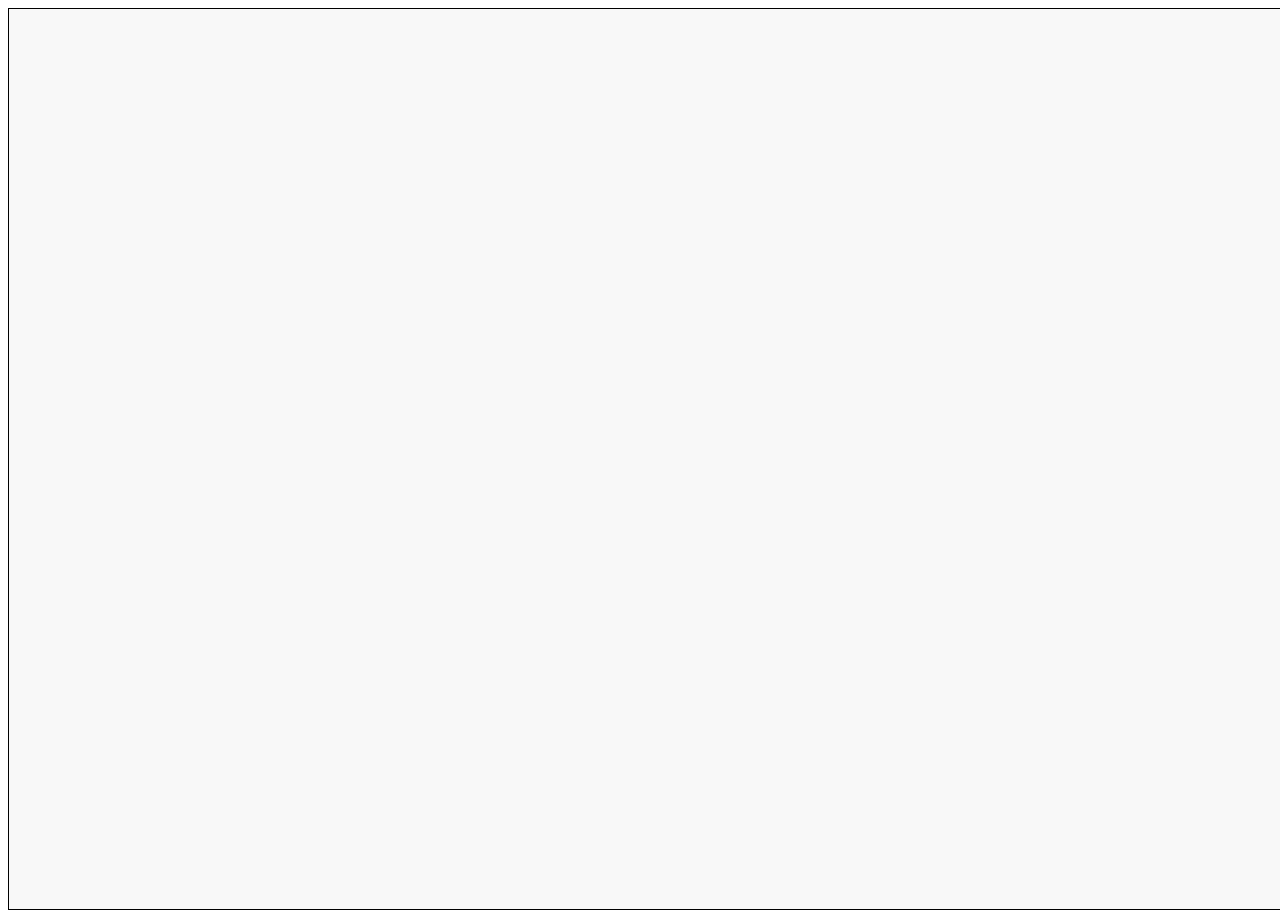
==== cpscnetwork.html @ d4197522 "Init files to create visualization" ====
<!--

-->
<html>
<head>
<title>CPSC Degrees</title>

<style>
#chart {
	width: 100%;
}

svg {
	border: 1px solid black;
	background: #f8f8f8;
}

.node {
  stroke: #fff;
  stroke-width: 1.5px;
}

.link {
  stroke: #999;
  stroke-opacity: .6;
}

.button {
	margin: 10px;
	border: 1px dashed lightgray;
}

.button:hover {
	background: lightgray;
	cursor: pointer;
}

</style>

</head>

<body>

<div id="chart">
	<svg id="graphics">
	</svg>
</div>

<script src="./js/d3.v3.min.js" type="text/javascript"></script>
<script src="./js/underscore-min.js" type="text/javascript"></script>
<script src="./data/courses.js" type="text/javascript"></script>
<script src="./data/details.js" type="text/javascript"></script>
<script src="./data/links.js" type="text/javascript"></script>
<script src="./cpscnetwork.js" type="text/javascript"></script>

</body>
</html>
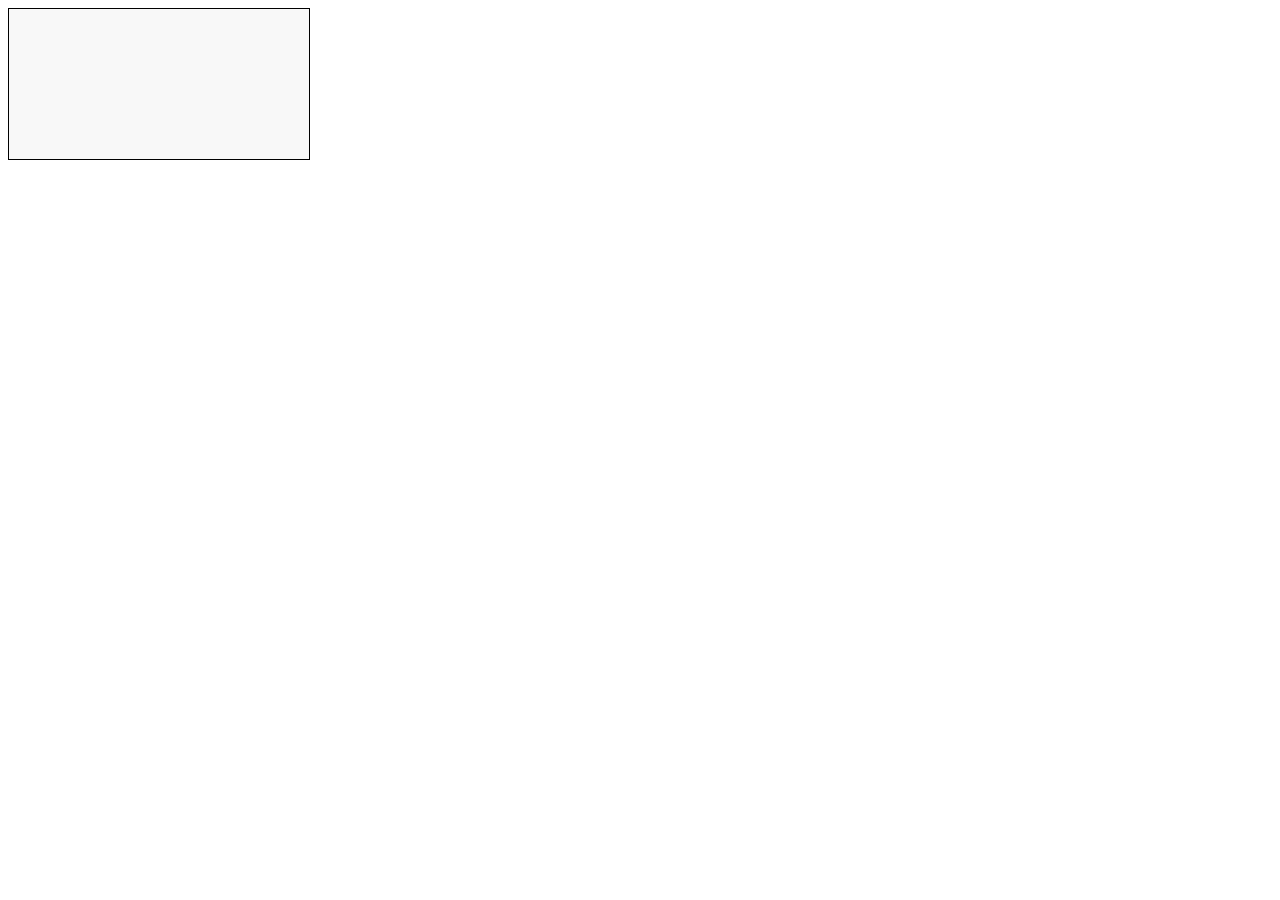
==== commit c3d28675: "Modify files for d3 network graph" ====
--- a/cpscnetwork.html
+++ b/cpscnetwork.html
@@ -48,9 +48,9 @@
 
 <script src="./js/d3.v3.min.js" type="text/javascript"></script>
 <script src="./js/underscore-min.js" type="text/javascript"></script>
-<script src="./data/courses.js" type="text/javascript"></script>
 <script src="./data/details.js" type="text/javascript"></script>
 <script src="./data/links.js" type="text/javascript"></script>
+<script src="./data/cpscdata.js" type="text/javascript"></script>
 <script src="./cpscnetwork.js" type="text/javascript"></script>
 
 </body>
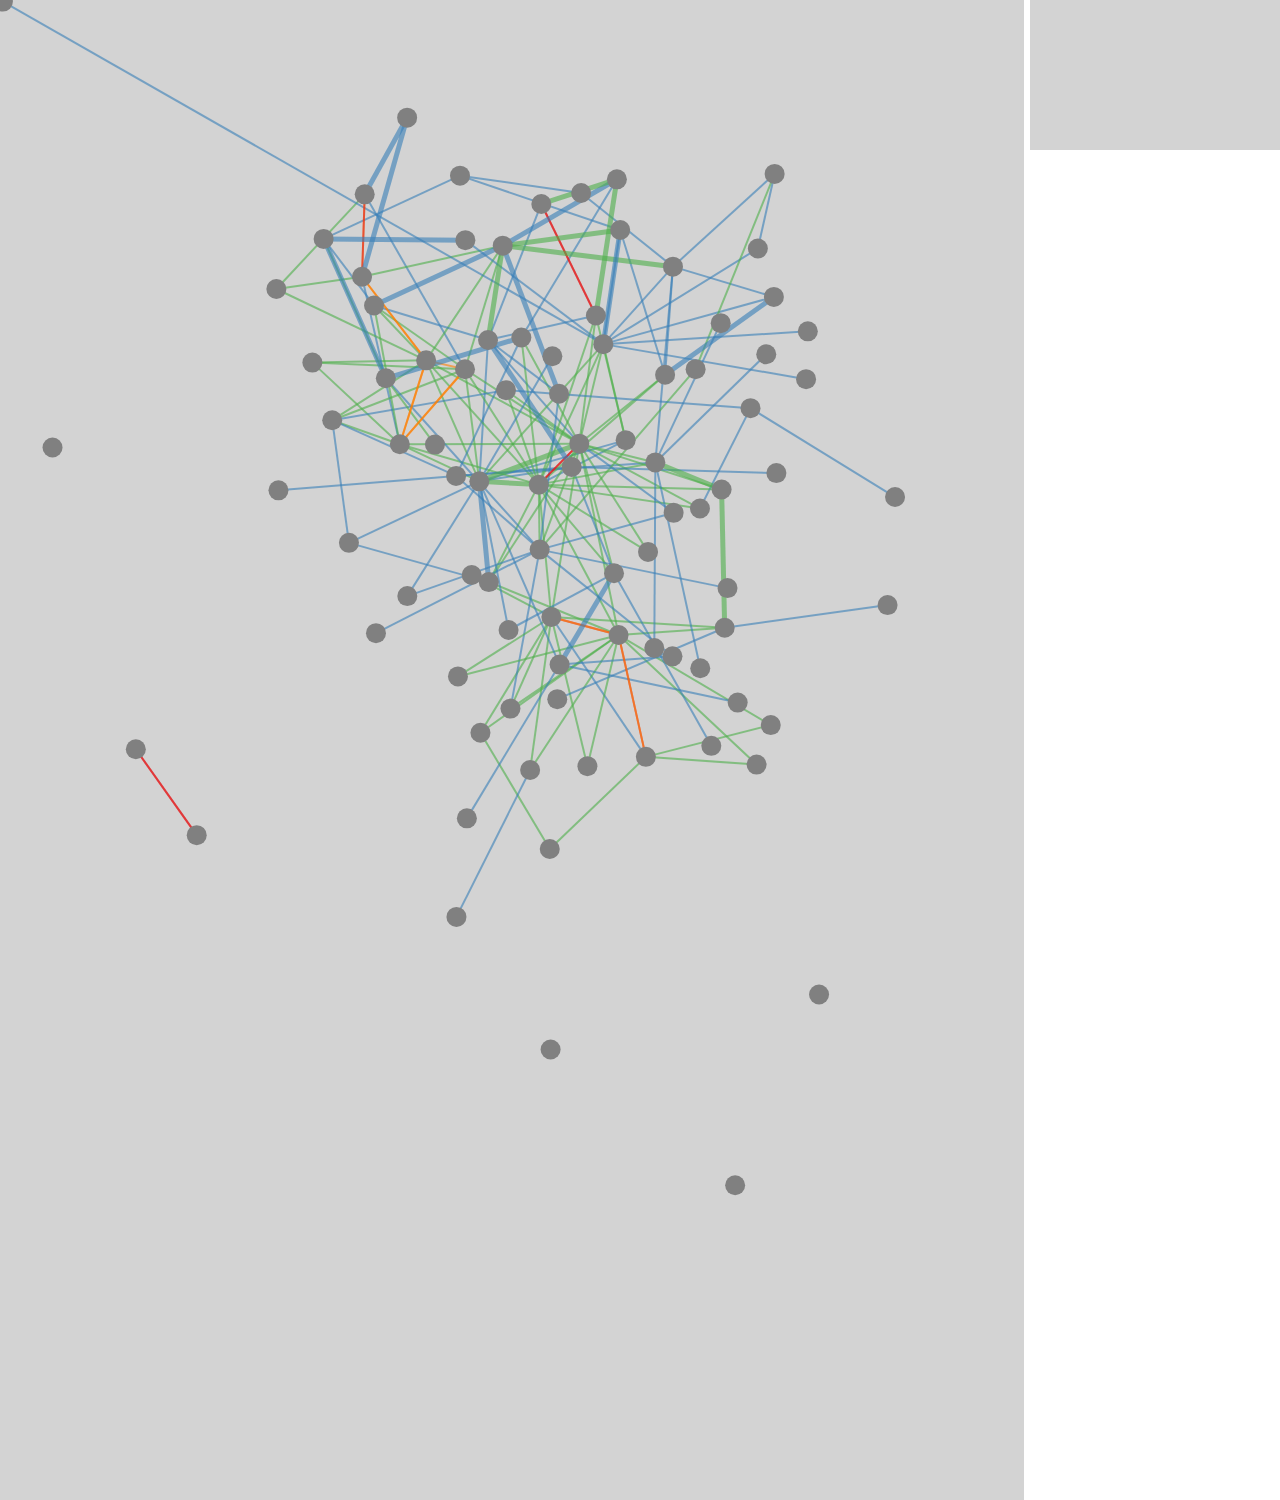
==== commit c43d6760: "Revert "Include select interaction to make more info appear in a box"" ====
--- a/cpscnetwork.html
+++ b/cpscnetwork.html
@@ -35,23 +35,58 @@
 	cursor: pointer;
 }
 
+body {
+	margin: 0;
+}
+
+h1 {
+	font-family: "Arial", sans-serif;
+	font-size: 60px;
+}
+
+#graphics, #options {
+	display: inline;
+	border: 0;
+	background: lightgray;
+}
+
+#graphics {
+	float: left;
+	width: 80%;
+}
+
+#options {
+	float: right;
+	width: 19.5%;
+}
+
+foreignObject {
+	
+}
+
 </style>
 
 </head>
 
 <body>
+	<div id="chart">
+		<!-- <h1>Understanding the Computer Science Degree</h1> -->
+		<svg id="graphics">
+			
+		</svg>
+	</div>
 
-<div id="chart">
-	<svg id="graphics">
-	</svg>
-</div>
+	<div id="filter">
+		<svg id="options">
+		</svg>
+	</div>
 
-<script src="./js/d3.v3.min.js" type="text/javascript"></script>
-<script src="./js/underscore-min.js" type="text/javascript"></script>
-<script src="./data/details.js" type="text/javascript"></script>
-<script src="./data/links.js" type="text/javascript"></script>
-<script src="./data/cpscdata.js" type="text/javascript"></script>
-<script src="./cpscnetwork.js" type="text/javascript"></script>
+	<script src="./js/d3.v3.min.js" type="text/javascript"></script>
+	<script src="./js/underscore-min.js" type="text/javascript"></script>
+	<script src="./data/details.js" type="text/javascript"></script>
+	<script src="./data/links.js" type="text/javascript"></script>
+	<script src="./data/cpscdata.js" type="text/javascript"></script>
+	<script src="./cpscnetwork.js" type="text/javascript"></script>
 
 </body>
 </html>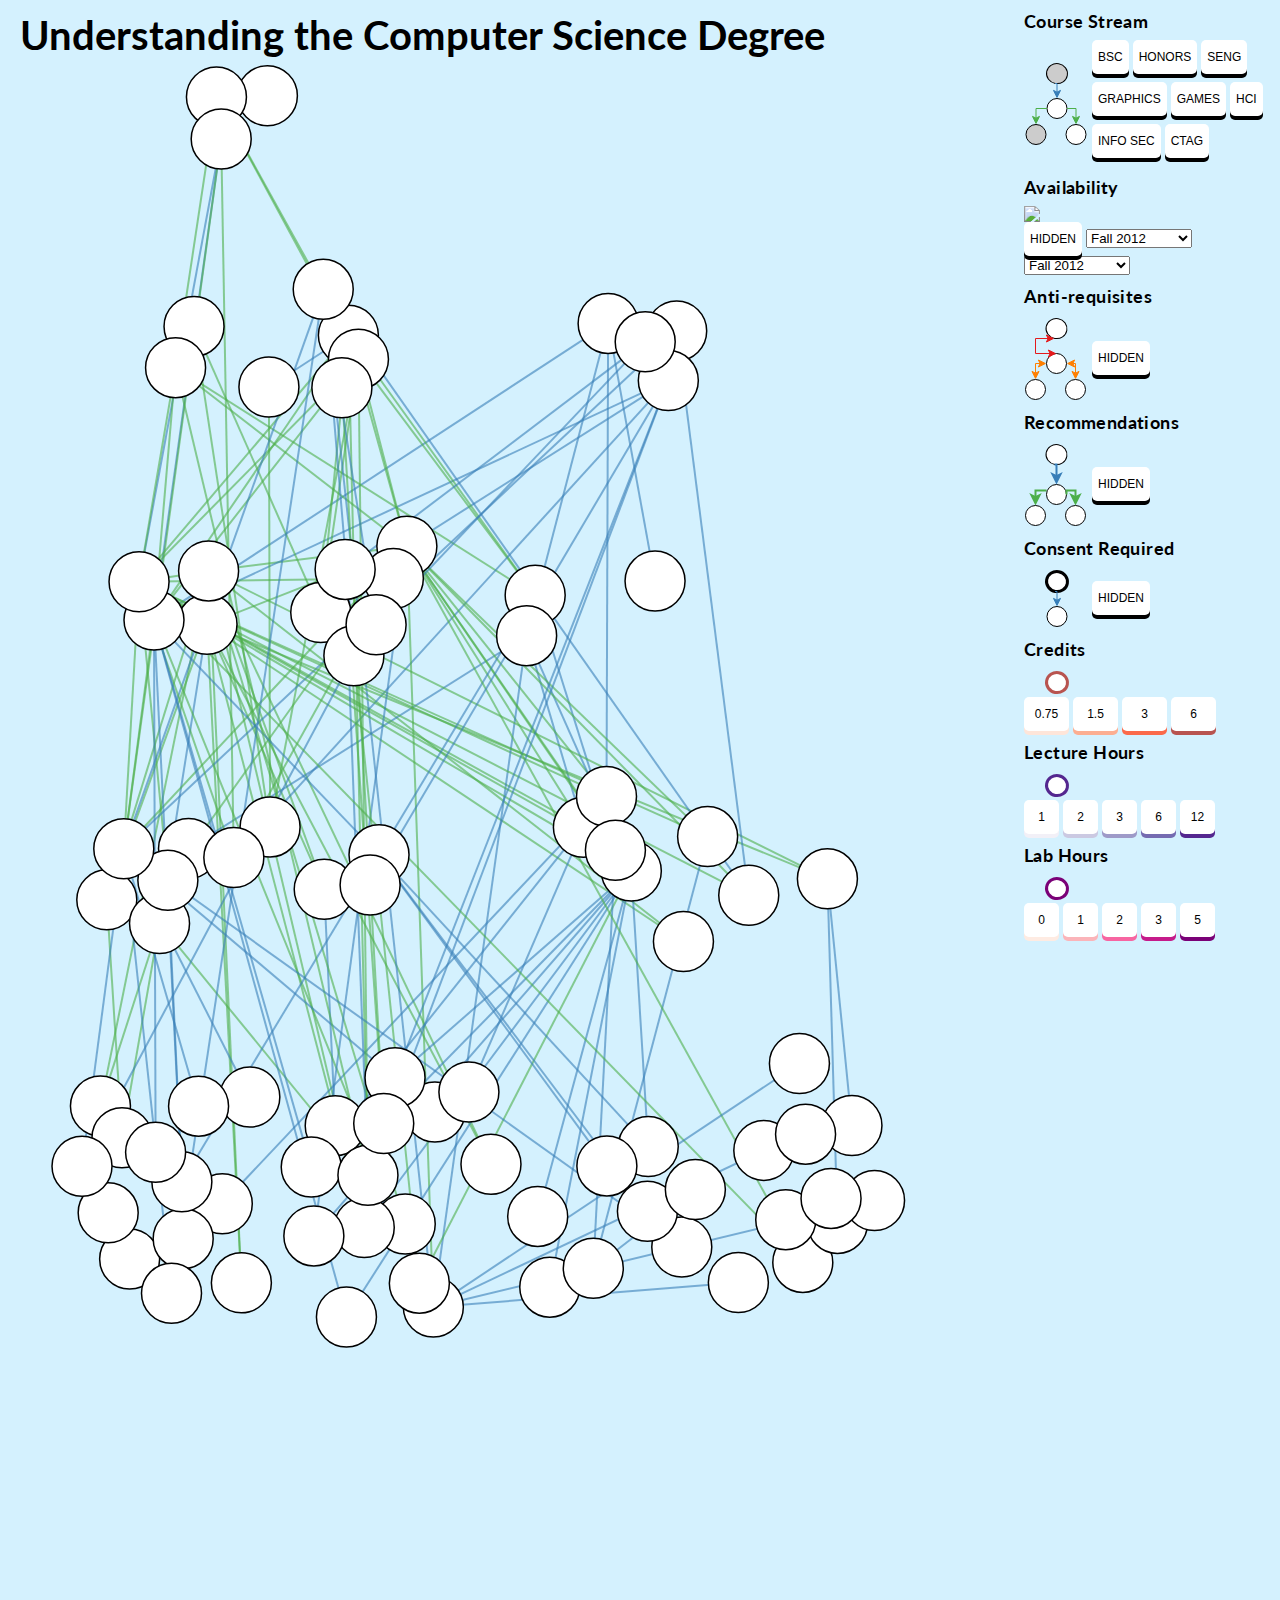
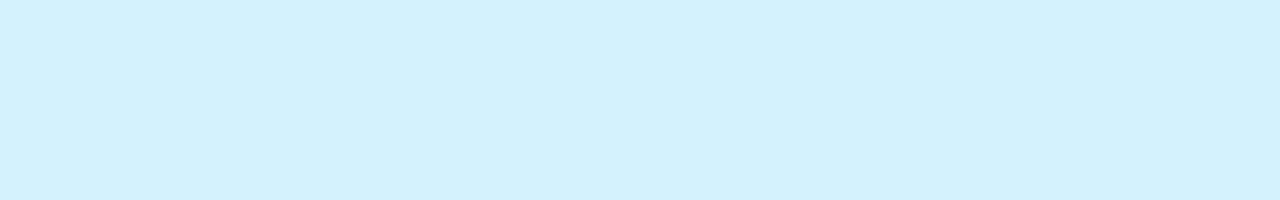
==== commit 0c7f7fd9: "Prepare HTML and data for availability" ====
--- a/cpscnetwork.html
+++ b/cpscnetwork.html
@@ -2,84 +2,140 @@
 
 -->
 <html>
+
 <head>
-<title>CPSC Degrees</title>
+	<title>CPSC Degrees</title>
 
-<style>
-#chart {
-	width: 100%;
-}
-
-svg {
-	border: 1px solid black;
-	background: #f8f8f8;
-}
-
-.node {
-  stroke: #fff;
-  stroke-width: 1.5px;
-}
-
-.link {
-  stroke: #999;
-  stroke-opacity: .6;
-}
-
-.button {
-	margin: 10px;
-	border: 1px dashed lightgray;
-}
-
-.button:hover {
-	background: lightgray;
-	cursor: pointer;
-}
-
-body {
-	margin: 0;
-}
-
-h1 {
-	font-family: "Arial", sans-serif;
-	font-size: 60px;
-}
-
-#graphics, #options {
-	display: inline;
-	border: 0;
-	background: lightgray;
-}
-
-#graphics {
-	float: left;
-	width: 80%;
-}
-
-#options {
-	float: right;
-	width: 19.5%;
-}
-
-foreignObject {
-	
-}
-
-</style>
-
+	<link rel="stylesheet" href="style.css">
+	<link href='https://fonts.googleapis.com/css?family=Lato:400,700' rel='stylesheet' type='text/css'>
 </head>
 
 <body>
-	<div id="chart">
-		<!-- <h1>Understanding the Computer Science Degree</h1> -->
-		<svg id="graphics">
-			
-		</svg>
-	</div>
+	<section id="visualization">
+		<div id="chart">
+			<svg id="graphics">
+				
+			</svg>
 
-	<div id="filter">
-		<svg id="options">
-		</svg>
-	</div>
+			<div class="infoBox"></div>
+		</div>
+
+		<div id="filter">
+			<div id="streamFilter">
+				<h2>Course Stream</h2>
+				<svg version="1.1" id="Layer_1" xmlns="http://www.w3.org/2000/svg" xmlns:xlink="http://www.w3.org/1999/xlink" x="0px" y="0px" width="63px" height="86px" viewBox="0 0 63 86" enable-background="new 0 0 63 86" xml:space="preserve"><g transform="translate(0.5,0.5)"><ellipse pointer-events="none" transform="matrix(0.1736 -0.9848 0.9848 0.1736 13.5492 42.3209)" fill="#CCCCCC" stroke="#000000" cx="31.992" cy="13.087" rx="10" ry="10.5"/><ellipse pointer-events="none" fill="#FFFFFF" stroke="#000000" cx="32" cy="48" rx="10" ry="10"/><path pointer-events="none" fill="none" stroke="#377EB8" stroke-miterlimit="10" d="M30,23h2v8.63"/><path pointer-events="none" fill="#377EB8" stroke="#377EB8" stroke-miterlimit="10" d="M32,36.88l-3.5-7l3.5,1.75l3.5-1.75   L32,36.88z"/><ellipse pointer-events="none" fill="#CCCCCC" stroke="#000000" cx="11" cy="74" rx="10" ry="10"/><ellipse pointer-events="none" fill="#FFFFFF" stroke="#000000" cx="51" cy="74" rx="10" ry="10"/><path pointer-events="none" fill="none" stroke="#4DAF4A" stroke-miterlimit="10" d="M42,48h9v9.63"/><path pointer-events="none" fill="#4DAF4A" stroke="#4DAF4A" stroke-miterlimit="10" d="M51,62.88l-3.5-7l3.5,1.75l3.5-1.75   L51,62.88z"/><path pointer-events="none" fill="none" stroke="#4DAF4A" stroke-miterlimit="10" d="M22,48H11v9.63"/><path pointer-events="none" fill="#4DAF4A" stroke="#4DAF4A" stroke-miterlimit="10" d="M11,62.88l-3.5-7l3.5,1.75l3.5-1.75   L11,62.88z"/></g></svg>
+				<div class="streamBtnContainer btnGroup">
+					<button class="button" id="stream1">Bsc</button>
+					<button class="button" id="stream2">Honors</button>
+					<button class="button" id="stream3">SENG</button>
+					<button class="button" id="stream4">Graphics</button>
+					<button class="button" id="stream5">Games</button>
+					<button class="button" id="stream6">HCI</button>
+					<button class="button" id="stream7">Info Sec</button>
+					<button class="button" id="stream8">CTAG</button>
+				</div>
+			</div>
+			<div id="availFilter">
+				<h2>Availability</h2>
+				<img class="scatter" src="http://placehold.it/50x50">
+				<div class="btnGroup">
+					<button class="button" id="scatter">Visible</button>
+					<!-- <input type="range" id="startRange" min="1" max="16" step="1"> -->
+					
+					<select id="startDate">
+					  <option value="1346457600">Fall 2012</option>
+					  <option value="1356998400">Winter 2013</option>
+					  <option value="1367366400">Spring 2013</option>
+					  <option value="1372636800">Summer 2013</option>
+					  <option value="1377993600">Fall 2013</option>
+					  <option value="1388534400">Winter 2014</option>
+					  <option value="1398902400">Spring 2014</option>
+					  <option value="1404172800">Summer 2014</option>
+					  <option value="1409529600">Fall 2014</option>
+					  <option value="1420070400">Winter 2015</option>
+					  <option value="1430438400">Spring 2015</option>
+					  <option value="1435708800">Summer 2015</option>
+					  <option value="1441065600">Fall 2015</option>
+					  <option value="1451606400">Winter 2016</option>
+					  <option value="1462060800">Spring 2016</option>
+					  <option value="1467331200">Summer 2016</option>
+					</select>
+
+					<select id="endDate">
+					  <option value="1346457600">Fall 2012</option>
+					  <option value="1356998400">Winter 2013</option>
+					  <option value="1367366400">Spring 2013</option>
+					  <option value="1372636800">Summer 2013</option>
+					  <option value="1377993600">Fall 2013</option>
+					  <option value="1388534400">Winter 2014</option>
+					  <option value="1398902400">Spring 2014</option>
+					  <option value="1404172800">Summer 2014</option>
+					  <option value="1409529600">Fall 2014</option>
+					  <option value="1420070400">Winter 2015</option>
+					  <option value="1430438400">Spring 2015</option>
+					  <option value="1435708800">Summer 2015</option>
+					  <option value="1441065600">Fall 2015</option>
+					  <option value="1451606400">Winter 2016</option>
+					  <option value="1462060800">Spring 2016</option>
+					  <option value="1467331200">Summer 2016</option>
+					</select>
+
+				</div>
+			</div>
+			<div id="antiFilter">
+				<h2>Anti-requisites</h2>
+				<svg xmlns="http://www.w3.org/2000/svg" xmlns:xlink="http://www.w3.org/1999/xlink" width="63px" height="86px" version="1.1"∂><defs/><g transform="translate(0.5,0.5)"><ellipse cx="32" cy="13" rx="10.5" ry="10" fill="#ffffff" stroke="#000000" transform="rotate(10,31.5,13)" pointer-events="none"/><path d="M 15.63 48 L 11 48 L 11 57.63" fill="none" stroke="#ff7f00" stroke-miterlimit="10" pointer-events="none"/><path d="M 20.88 48 L 13.88 51.5 L 15.63 48 L 13.88 44.5 Z" fill="#ff7f00" stroke="#ff7f00" stroke-miterlimit="10" pointer-events="none"/><path d="M 11 62.88 L 7.5 55.88 L 11 57.63 L 14.5 55.88 Z" fill="#ff7f00" stroke="#ff7f00" stroke-miterlimit="10" pointer-events="none"/><ellipse cx="32" cy="48" rx="10" ry="10" fill="#ffffff" stroke="#000000" pointer-events="none"/><path d="M 23.63 23 L 11 23 L 11 38 L 25.63 38" fill="none" stroke="#e41a1c" stroke-miterlimit="10" pointer-events="none"/><path d="M 28.88 23 L 21.88 26.5 L 23.63 23 L 21.88 19.5 Z" fill="#e41a1c" stroke="#e41a1c" stroke-miterlimit="10" pointer-events="none"/><path d="M 30.88 38 L 23.88 41.5 L 25.63 38 L 23.88 34.5 Z" fill="#e41a1c" stroke="#e41a1c" stroke-miterlimit="10" pointer-events="none"/><ellipse cx="11" cy="74" rx="10" ry="10" fill="#ffffff" stroke="#000000" pointer-events="none"/><ellipse cx="51" cy="74" rx="10" ry="10" fill="#ffffff" stroke="#000000" pointer-events="none"/><path d="M 48.37 48 L 51 48 L 51 57.63" fill="none" stroke="#ff7f00" stroke-miterlimit="10" pointer-events="none"/><path d="M 43.12 48 L 50.12 44.5 L 48.37 48 L 50.12 51.5 Z" fill="#ff7f00" stroke="#ff7f00" stroke-miterlimit="10" pointer-events="none"/><path d="M 51 62.88 L 47.5 55.88 L 51 57.63 L 54.5 55.88 Z" fill="#ff7f00" stroke="#ff7f00" stroke-miterlimit="10" pointer-events="none"/></g></svg>
+				<div class="btnGroup">
+					<button class="button" id="anti">Display</button>
+				</div>
+			</div><div id="recFilter">
+				<h2>Recommendations</h2>
+				<svg xmlns="http://www.w3.org/2000/svg" xmlns:xlink="http://www.w3.org/1999/xlink" width="72px" height="86px" version="1.1"><defs/><g transform="translate(0.5,0.5)"><ellipse cx="32" cy="13" rx="10.5" ry="10" fill="#ffffff" stroke="#000000" transform="rotate(10,31.5,13)" pointer-events="none"/><path d="M 22 49 L 11 49 L 11 55.76" fill="none" stroke="#4daf4a" stroke-width="2" stroke-miterlimit="10" pointer-events="none"/><path d="M 11 61.76 L 7 53.76 L 11 55.76 L 15 53.76 Z" fill="#4daf4a" stroke="#4daf4a" stroke-width="2" stroke-miterlimit="10" pointer-events="none"/><ellipse cx="32" cy="53" rx="10" ry="10" fill="#ffffff" stroke="#000000" pointer-events="none"/><path d="M 30 23 L 32 23 L 32 34.76" fill="none" stroke="#377eb8" stroke-width="2" stroke-miterlimit="10" pointer-events="none"/><path d="M 32 40.76 L 28 32.76 L 32 34.76 L 36 32.76 Z" fill="#377eb8" stroke="#377eb8" stroke-width="2" stroke-miterlimit="10" pointer-events="none"/><ellipse cx="11" cy="74" rx="10" ry="10" fill="#ffffff" stroke="#000000" pointer-events="none"/><ellipse cx="51" cy="74" rx="10" ry="10" fill="#ffffff" stroke="#000000" pointer-events="none"/><path d="M 42 53 L 42 49 L 51 49 L 51 55.76" fill="none" stroke="#4daf4a" stroke-width="2" stroke-miterlimit="10" pointer-events="none"/><path d="M 51 61.76 L 47 53.76 L 51 55.76 L 55 53.76 Z" fill="#4daf4a" stroke="#4daf4a" stroke-width="2" stroke-miterlimit="10" pointer-events="none"/></g></svg>
+				<div class="btnGroup">
+					<button class="button" id="rec">Display</button>
+				</div>
+			</div>
+			<div id="consentFilter">
+				<h2>Consent Required</h2>
+				<svg xmlns="http://www.w3.org/2000/svg" xmlns:xlink="http://www.w3.org/1999/xlink" width="10px" height="61px" version="1.1"><defs/><g transform="translate(18,0.5)"><ellipse cx="15" cy="14" rx="10.5" ry="10" fill="#ffffff" stroke="#000000" stroke-width="3" transform="rotate(10,14.5,14)" pointer-events="none"/><ellipse cx="15" cy="49" rx="10" ry="10" fill="#ffffff" stroke="#000000" pointer-events="none"/><path d="M 13 24 L 15 24 L 15 32.63" fill="none" stroke="#377eb8" stroke-miterlimit="10" pointer-events="none"/><path d="M 15 37.88 L 11.5 30.88 L 15 32.63 L 18.5 30.88 Z" fill="#377eb8" stroke="#377eb8" stroke-miterlimit="10" pointer-events="none"/></g></svg>
+				<div class="btnGroup">
+					<button class="button" id="consent">Display</button>
+				</div>
+			</div>
+			<div id="credFilter">
+				<h2>Credits</h2>
+				<svg xmlns="http://www.w3.org/2000/svg" xmlns:xlink="http://www.w3.org/1999/xlink" width="10px" height="29px" version="1.1"><defs/><g transform="translate(18,0.5)"><ellipse cx="15" cy="14" rx="10.5" ry="10" fill="#ffffff" stroke="#b85450" stroke-width="3" transform="rotate(10,14.5,14)" pointer-events="none"/></g></svg>
+				<div class="btnGroup">
+					<button class="button" id="cred1">0.75</button>
+					<button class="button" id="cred2">1.5</button>
+					<button class="button" id="cred3">3</button>
+					<button class="button" id="cred4">6</button>
+				</div>
+			</div>
+			<div id="lecFilter">
+				<h2>Lecture Hours</h2>
+				<svg xmlns="http://www.w3.org/2000/svg" xmlns:xlink="http://www.w3.org/1999/xlink" width="10px" height="29px" version="1.1"><defs/><g transform="translate(18,0.5)"><ellipse cx="15" cy="14" rx="10.5" ry="10" fill="#ffffff" stroke="#54278f" stroke-width="3" transform="rotate(10,14.5,14)" pointer-events="none"/></g></svg>
+				<div class="btnGroup">
+					<button class="button" id="lec1">1</button>
+					<button class="button" id="lec2">2</button>
+					<button class="button" id="lec3">3</button>
+					<button class="button" id="lec4">6</button>
+					<button class="button" id="lec5">12</button>
+				</div>
+			</div>
+			<div id="labFilter">
+				<h2>Lab Hours</h2>
+				<svg xmlns="http://www.w3.org/2000/svg" xmlns:xlink="http://www.w3.org/1999/xlink" width="10px" height="29px" version="1.1"><defs/><g transform="translate(18,0.5)"><ellipse cx="15" cy="14" rx="10.5" ry="10" fill="#ffffff" stroke="#7a0177" stroke-width="3" transform="rotate(10,14.5,14)" pointer-events="none"/></g></svg>
+				<div class="btnGroup">
+					<button class="button" id="lab1">0</button>
+					<button class="button" id="lab2">1</button>
+					<button class="button" id="lab3">2</button>
+					<button class="button" id="lab4">3</button>
+					<button class="button" id="lab5">5</button>
+				</div>
+			</div>
+		</div>
+	</section>
 
 	<script src="./js/d3.v3.min.js" type="text/javascript"></script>
 	<script src="./js/underscore-min.js" type="text/javascript"></script>
--- a/style.css
+++ b/style.css
@@ -0,0 +1,239 @@
+/*
+ * MAIN SECTIONS
+ */
+
+#chart {
+	width: 100%;
+}
+
+#graphics, #filter {
+	display: inline;
+	border: 0;
+	
+}
+
+#graphics {
+	float: left;
+	width: 80%;
+}
+
+#filter {
+	float: right;
+	width: 20%;
+}
+
+/*
+ * TYPOGRAPHY
+ */
+
+body {
+	font-family: "Lato", "Arial", sans-serif;
+	background-color: #D4F1FE;
+	margin: 0;
+}
+
+.title {
+	font-family: "Lato", "Arial", sans-serif;
+	font-weight: 700;
+	font-size: 40px;
+}
+
+h2, h3, h4 {
+	font-family: "Lato", "Arial", sans-serif;
+	font-weight: 700;
+}
+
+h2 {
+	margin-top: 10px;
+	margin-bottom: 8px;
+	font-size: 18px;
+	letter-spacing: 0.4px;
+}
+
+h3 {
+	margin: 0;
+	font-size: 18px;
+}
+
+h4 {
+	margin: 0;
+	font-size: 16px;
+}
+
+p {
+	font-size: 11px;
+}
+
+/*
+ * VISUALIZATION
+ */
+
+.node {
+  stroke: #fff;
+  stroke-width: 1.5px;
+}
+
+.node:hover {
+	cursor: pointer;
+}
+
+.link {
+  stroke: #999;
+  stroke-opacity: .6;
+}
+
+div.infoBox {   
+ 	font-size: 15px;      
+ 	color: #FFFFFF;  
+  	background-color: #89B0AE;
+	border: 0px;      
+	border-radius: 5px;     
+	position: absolute; 
+	opacity: 0;
+	visibility: hidden;                 
+	padding: 15px;
+	max-width: 10%;          
+	pointer-events: none;         
+}
+
+ul {
+	margin: 0;
+	padding-left: 15px;
+}
+
+/*
+ * FILTER
+ */
+#filter {
+	
+}
+
+.button {
+	font-family: "Arial", sans-serif;
+	text-align: center;
+	font-size: 12px;
+	text-transform: uppercase;
+	border: none;
+	border-radius: 5px 5px 5px 5px;
+	outline: none;
+	color: rgb(0, 0, 0);
+	background-color: rgb(255,255,255);
+	padding-top: 10px;
+	padding-bottom: 10px;
+	position: relative;
+	cursor: pointer;
+	-webkit-transition: all 0.3s;
+	-moz-transition: all 0.3s;
+	transition: all 0.3s;
+	box-shadow: 0 4px rgb(0, 0, 0);
+}
+
+.button:after {
+	content: '';
+	position: absolute;
+	z-index: -1;
+	-webkit-transition: all 0.3s;
+	-moz-transition: all 0.3s;
+	transition: all 0.3s;
+}
+
+.button:hover {
+	top: 2px;
+}
+
+.button:active {
+	box-shadow: 0 0 rgb(0, 0, 0);
+	top: 5px;
+}
+
+#filter svg {
+	vertical-align: middle;
+	width: 25%;
+}
+
+.centersvg {
+}
+
+#filter .btnGroup {
+	display: inline-block;
+	vertical-align: middle;
+}
+
+#streamFilter svg {
+	display: inline-block;
+}
+
+.streamBtnContainer {
+	width: 70%;
+}
+
+.streamBtnContainer button {
+	margin-bottom: 8px;
+}
+
+#credFilter button {
+	width: 45px;
+}
+#cred1 {
+	/*#FEE5D9;*/
+	box-shadow: 0 4px rgb(254, 229, 217);
+}
+#cred2 {
+	/*#FCAE91;*/
+	box-shadow: 0 4px rgb(252, 174, 145);
+}
+#cred3 {
+	/*#FB6A4A;*/
+	box-shadow: 0 4px rgb(251, 106, 74);
+}
+#cred4 {
+	/*#B85450;*/
+	box-shadow: 0 4px rgb(184, 84, 80);
+}
+
+#lecFilter button,
+#labfilter button {
+	width: 35px;
+}
+
+#lec1 {
+	/*#F2F0F7;*/
+	box-shadow: 0 4px rgb(242, 240, 247);
+}
+#lec2 {
+	/*#CBC9E2;*/
+	box-shadow: 0 4px rgb(203, 201, 226);
+}
+#lec3 {
+	/*#9E9AC8;*/
+	box-shadow: 0 4px rgb(158, 154, 200);
+}
+#lec4 {
+	/*#756BB1;*/
+	box-shadow: 0 4px rgb(117, 107, 177);
+}
+#lec5 {
+	/*#54278F;*/
+	box-shadow: 0 4px rgb(84, 39, 143);
+}
+
+#lab1 {
+	/*#FEEBE2;*/
+	box-shadow: 0 4px rgb(254, 235, 226);
+}
+#lab2 {
+	/*#FBB4B9;*/
+	box-shadow: 0 4px rgb(251, 180, 185);
+}
+#lab3 {
+	/*#F768A1;*/
+	box-shadow: 0 4px rgb(247, 101, 161);
+}
+#lab4 {
+	/*#C51B8A;*/
+	box-shadow: 0 4px rgb(197, 27, 138);
+}
+#lab5 {
+	/*#7A0177;*/
+	box-shadow: 0 4px rgb(122, 1, 119);
+}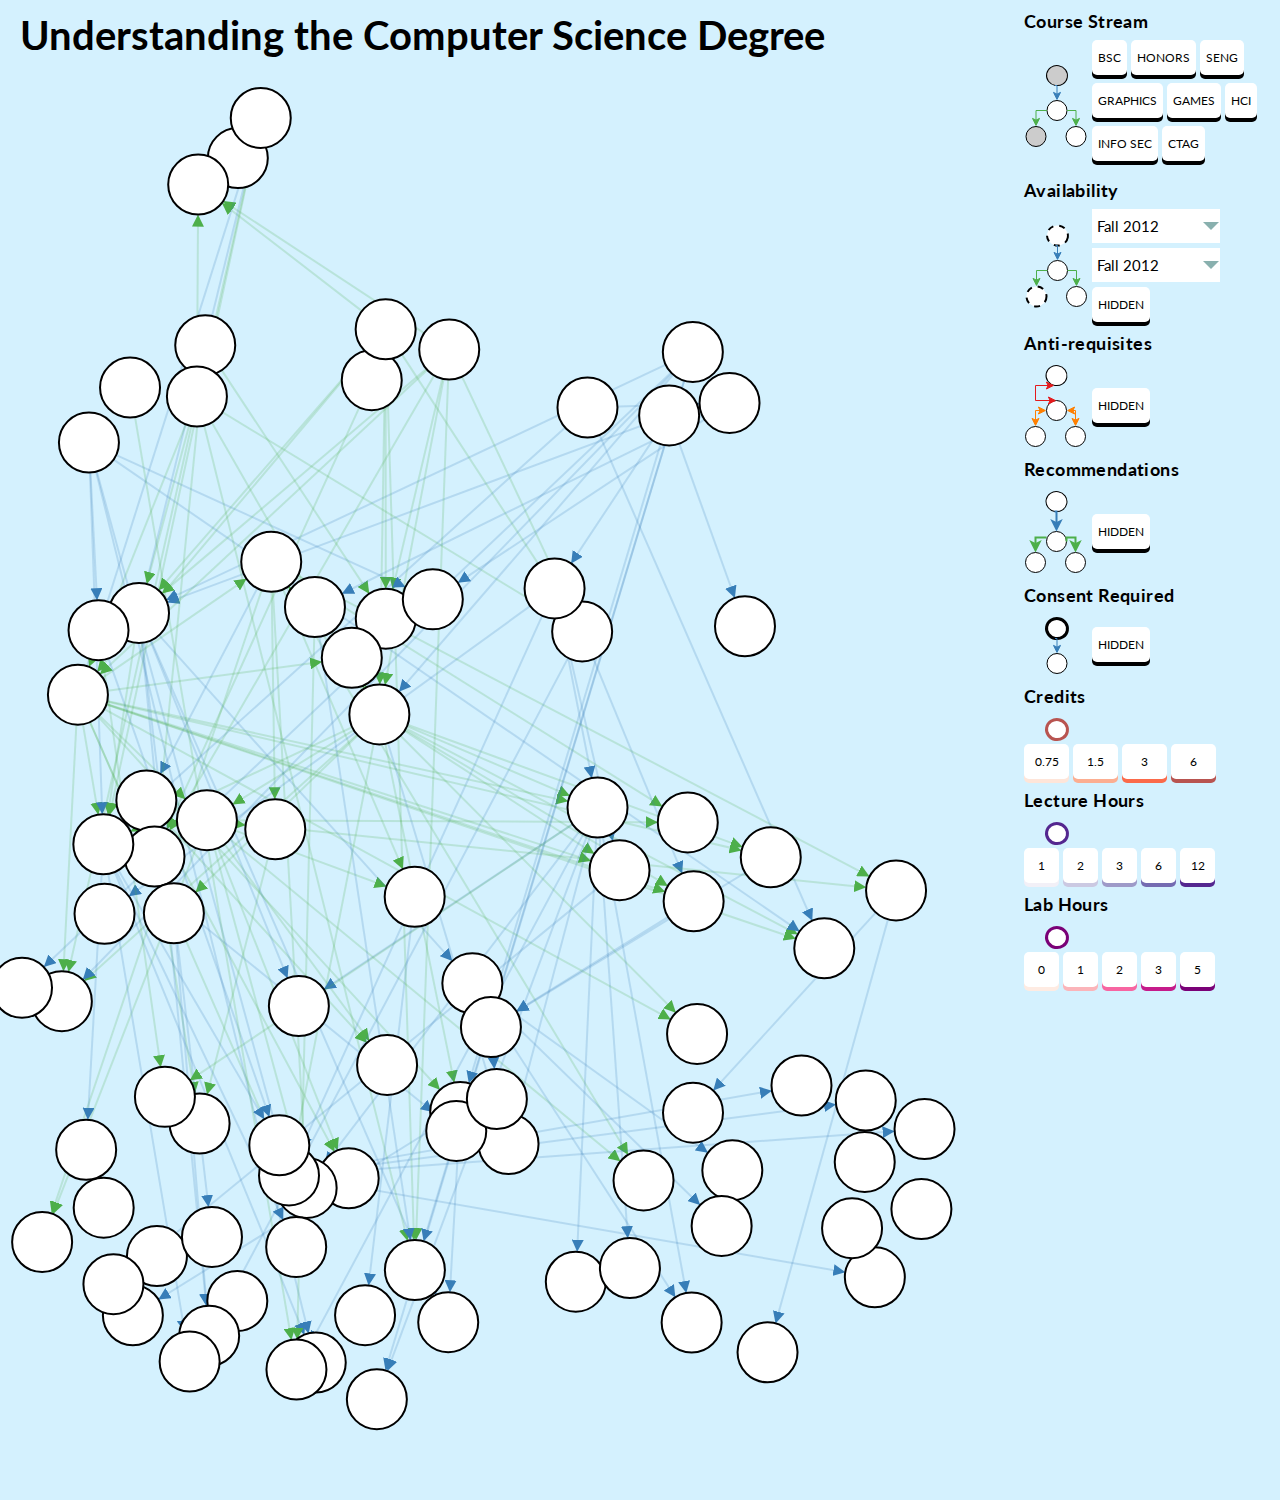
==== commit 7c08263b: "Finalize styles" ====
--- a/cpscnetwork.html
+++ b/cpscnetwork.html
@@ -17,7 +17,24 @@
 				
 			</svg>
 
-			<div class="infoBox"></div>
+			<div id="infoBox">
+				<h3 id="info-cnum"></h3>
+				<h4 id="info-cname"></h4>
+				<div id="info-stream">
+					<h5>Course Stream</h5>
+					<ul></ul>
+				</div>
+				<div id="info-availability">
+					<h5>Availability</h5>
+					<ul></ul>
+				</div>
+				<div id="info-consent">
+					<span></span>
+				</div>
+				<div id="info-level">
+					<span></span>
+				</div>
+			</div>
 		</div>
 
 		<div id="filter">
@@ -25,60 +42,62 @@
 				<h2>Course Stream</h2>
 				<svg version="1.1" id="Layer_1" xmlns="http://www.w3.org/2000/svg" xmlns:xlink="http://www.w3.org/1999/xlink" x="0px" y="0px" width="63px" height="86px" viewBox="0 0 63 86" enable-background="new 0 0 63 86" xml:space="preserve"><g transform="translate(0.5,0.5)"><ellipse pointer-events="none" transform="matrix(0.1736 -0.9848 0.9848 0.1736 13.5492 42.3209)" fill="#CCCCCC" stroke="#000000" cx="31.992" cy="13.087" rx="10" ry="10.5"/><ellipse pointer-events="none" fill="#FFFFFF" stroke="#000000" cx="32" cy="48" rx="10" ry="10"/><path pointer-events="none" fill="none" stroke="#377EB8" stroke-miterlimit="10" d="M30,23h2v8.63"/><path pointer-events="none" fill="#377EB8" stroke="#377EB8" stroke-miterlimit="10" d="M32,36.88l-3.5-7l3.5,1.75l3.5-1.75   L32,36.88z"/><ellipse pointer-events="none" fill="#CCCCCC" stroke="#000000" cx="11" cy="74" rx="10" ry="10"/><ellipse pointer-events="none" fill="#FFFFFF" stroke="#000000" cx="51" cy="74" rx="10" ry="10"/><path pointer-events="none" fill="none" stroke="#4DAF4A" stroke-miterlimit="10" d="M42,48h9v9.63"/><path pointer-events="none" fill="#4DAF4A" stroke="#4DAF4A" stroke-miterlimit="10" d="M51,62.88l-3.5-7l3.5,1.75l3.5-1.75   L51,62.88z"/><path pointer-events="none" fill="none" stroke="#4DAF4A" stroke-miterlimit="10" d="M22,48H11v9.63"/><path pointer-events="none" fill="#4DAF4A" stroke="#4DAF4A" stroke-miterlimit="10" d="M11,62.88l-3.5-7l3.5,1.75l3.5-1.75   L11,62.88z"/></g></svg>
 				<div class="streamBtnContainer btnGroup">
-					<button class="button" id="stream1">Bsc</button>
-					<button class="button" id="stream2">Honors</button>
-					<button class="button" id="stream3">SENG</button>
-					<button class="button" id="stream4">Graphics</button>
-					<button class="button" id="stream5">Games</button>
-					<button class="button" id="stream6">HCI</button>
-					<button class="button" id="stream7">Info Sec</button>
-					<button class="button" id="stream8">CTAG</button>
+					<button class="button stream-button" id="stream1">Bsc</button>
+					<button class="button stream-button" id="stream2">Honors</button>
+					<button class="button stream-button" id="stream3">SENG</button>
+					<button class="button stream-button" id="stream4">Graphics</button>
+					<button class="button stream-button" id="stream5">Games</button>
+					<button class="button stream-button" id="stream6">HCI</button>
+					<button class="button stream-button" id="stream7">Info Sec</button>
+					<button class="button stream-button" id="stream8">CTAG</button>
 				</div>
 			</div>
 			<div id="availFilter">
 				<h2>Availability</h2>
-				<img class="scatter" src="http://placehold.it/50x50">
-				<div class="btnGroup">
-					<button class="button" id="scatter">Visible</button>
-					<!-- <input type="range" id="startRange" min="1" max="16" step="1"> -->
+				<svg xmlns="http://www.w3.org/2000/svg" xmlns:xlink="http://www.w3.org/1999/xlink" width="64px" height="87px" version="1.1"><defs/><g transform="translate(0.5,0.5)"><ellipse cx="33" cy="13" rx="10.5" ry="10" fill="#ffffff" stroke="#000000" stroke-width="2" stroke-dasharray="6 6" transform="rotate(10,32.5,13)" pointer-events="none"/><ellipse cx="33" cy="48" rx="10" ry="10" fill="#ffffff" stroke="#000000" pointer-events="none"/><path d="M 31 23 L 33 23 L 33 31.63" fill="none" stroke="#377eb8" stroke-miterlimit="10" pointer-events="none"/><path d="M 33 36.88 L 29.5 29.88 L 33 31.63 L 36.5 29.88 Z" fill="#377eb8" stroke="#377eb8" stroke-miterlimit="10" pointer-events="none"/><ellipse cx="12" cy="74" rx="10" ry="10" fill="#ffffff" stroke="#000000" stroke-width="2" stroke-dasharray="6 6" pointer-events="none"/><ellipse cx="52" cy="74" rx="10" ry="10" fill="#ffffff" stroke="#000000" pointer-events="none"/><path d="M 43 48 L 52 48 L 52 57.63" fill="none" stroke="#4daf4a" stroke-miterlimit="10" pointer-events="none"/><path d="M 52 62.88 L 48.5 55.88 L 52 57.63 L 55.5 55.88 Z" fill="#4daf4a" stroke="#4daf4a" stroke-miterlimit="10" pointer-events="none"/><path d="M 23 48 L 12 48 L 12 57.63" fill="none" stroke="#4daf4a" stroke-miterlimit="10" pointer-events="none"/><path d="M 12 62.88 L 8.5 55.88 L 12 57.63 L 15.5 55.88 Z" fill="#4daf4a" stroke="#4daf4a" stroke-miterlimit="10" pointer-events="none"/></g></svg>
+				<div class="availBtnContainer btnGroup">
+					<div class="startDateBtnContainer">	
+						<select id="startDate">
+						  <option value="1346457600">Fall 2012</option>
+						  <option value="1356998400">Winter 2013</option>
+						  <option value="1367366400">Spring 2013</option>
+						  <option value="1372636800">Summer 2013</option>
+						  <option value="1377993600">Fall 2013</option>
+						  <option value="1388534400">Winter 2014</option>
+						  <option value="1398902400">Spring 2014</option>
+						  <option value="1404172800">Summer 2014</option>
+						  <option value="1409529600">Fall 2014</option>
+						  <option value="1420070400">Winter 2015</option>
+						  <option value="1430438400">Spring 2015</option>
+						  <option value="1435708800">Summer 2015</option>
+						  <option value="1441065600">Fall 2015</option>
+						  <option value="1451606400">Winter 2016</option>
+						  <option value="1462060800">Spring 2016</option>
+						  <option value="1467331200">Summer 2016</option>
+						</select>
+					</div>
+					<div class="startDateBtnContainer">
+						<select id="endDate">
+						  <option value="1346457600">Fall 2012</option>
+						  <option value="1356998400">Winter 2013</option>
+						  <option value="1367366400">Spring 2013</option>
+						  <option value="1372636800">Summer 2013</option>
+						  <option value="1377993600">Fall 2013</option>
+						  <option value="1388534400">Winter 2014</option>
+						  <option value="1398902400">Spring 2014</option>
+						  <option value="1404172800">Summer 2014</option>
+						  <option value="1409529600">Fall 2014</option>
+						  <option value="1420070400">Winter 2015</option>
+						  <option value="1430438400">Spring 2015</option>
+						  <option value="1435708800">Summer 2015</option>
+						  <option value="1441065600">Fall 2015</option>
+						  <option value="1451606400">Winter 2016</option>
+						  <option value="1462060800">Spring 2016</option>
+						  <option value="1467331200">Summer 2016</option>
+						</select>
+					</div>
 					
-					<select id="startDate">
-					  <option value="1346457600">Fall 2012</option>
-					  <option value="1356998400">Winter 2013</option>
-					  <option value="1367366400">Spring 2013</option>
-					  <option value="1372636800">Summer 2013</option>
-					  <option value="1377993600">Fall 2013</option>
-					  <option value="1388534400">Winter 2014</option>
-					  <option value="1398902400">Spring 2014</option>
-					  <option value="1404172800">Summer 2014</option>
-					  <option value="1409529600">Fall 2014</option>
-					  <option value="1420070400">Winter 2015</option>
-					  <option value="1430438400">Spring 2015</option>
-					  <option value="1435708800">Summer 2015</option>
-					  <option value="1441065600">Fall 2015</option>
-					  <option value="1451606400">Winter 2016</option>
-					  <option value="1462060800">Spring 2016</option>
-					  <option value="1467331200">Summer 2016</option>
-					</select>
-
-					<select id="endDate">
-					  <option value="1346457600">Fall 2012</option>
-					  <option value="1356998400">Winter 2013</option>
-					  <option value="1367366400">Spring 2013</option>
-					  <option value="1372636800">Summer 2013</option>
-					  <option value="1377993600">Fall 2013</option>
-					  <option value="1388534400">Winter 2014</option>
-					  <option value="1398902400">Spring 2014</option>
-					  <option value="1404172800">Summer 2014</option>
-					  <option value="1409529600">Fall 2014</option>
-					  <option value="1420070400">Winter 2015</option>
-					  <option value="1430438400">Spring 2015</option>
-					  <option value="1435708800">Summer 2015</option>
-					  <option value="1441065600">Fall 2015</option>
-					  <option value="1451606400">Winter 2016</option>
-					  <option value="1462060800">Spring 2016</option>
-					  <option value="1467331200">Summer 2016</option>
-					</select>
+					<button class="button avail-button" id="avail">Visible</button>
 
 				</div>
 			</div>
@@ -99,13 +118,13 @@
 				<h2>Consent Required</h2>
 				<svg xmlns="http://www.w3.org/2000/svg" xmlns:xlink="http://www.w3.org/1999/xlink" width="10px" height="61px" version="1.1"><defs/><g transform="translate(18,0.5)"><ellipse cx="15" cy="14" rx="10.5" ry="10" fill="#ffffff" stroke="#000000" stroke-width="3" transform="rotate(10,14.5,14)" pointer-events="none"/><ellipse cx="15" cy="49" rx="10" ry="10" fill="#ffffff" stroke="#000000" pointer-events="none"/><path d="M 13 24 L 15 24 L 15 32.63" fill="none" stroke="#377eb8" stroke-miterlimit="10" pointer-events="none"/><path d="M 15 37.88 L 11.5 30.88 L 15 32.63 L 18.5 30.88 Z" fill="#377eb8" stroke="#377eb8" stroke-miterlimit="10" pointer-events="none"/></g></svg>
 				<div class="btnGroup">
-					<button class="button" id="consent">Display</button>
+					<button class="button consent-button" id="consent">Display</button>
 				</div>
 			</div>
 			<div id="credFilter">
 				<h2>Credits</h2>
 				<svg xmlns="http://www.w3.org/2000/svg" xmlns:xlink="http://www.w3.org/1999/xlink" width="10px" height="29px" version="1.1"><defs/><g transform="translate(18,0.5)"><ellipse cx="15" cy="14" rx="10.5" ry="10" fill="#ffffff" stroke="#b85450" stroke-width="3" transform="rotate(10,14.5,14)" pointer-events="none"/></g></svg>
-				<div class="btnGroup">
+				<div class="btnGroup radioButtonGroup" id="creditButtons">
 					<button class="button" id="cred1">0.75</button>
 					<button class="button" id="cred2">1.5</button>
 					<button class="button" id="cred3">3</button>
@@ -115,7 +134,7 @@
 			<div id="lecFilter">
 				<h2>Lecture Hours</h2>
 				<svg xmlns="http://www.w3.org/2000/svg" xmlns:xlink="http://www.w3.org/1999/xlink" width="10px" height="29px" version="1.1"><defs/><g transform="translate(18,0.5)"><ellipse cx="15" cy="14" rx="10.5" ry="10" fill="#ffffff" stroke="#54278f" stroke-width="3" transform="rotate(10,14.5,14)" pointer-events="none"/></g></svg>
-				<div class="btnGroup">
+				<div class="btnGroup radioButtonGroup" id="lectureButtons">
 					<button class="button" id="lec1">1</button>
 					<button class="button" id="lec2">2</button>
 					<button class="button" id="lec3">3</button>
@@ -126,7 +145,7 @@
 			<div id="labFilter">
 				<h2>Lab Hours</h2>
 				<svg xmlns="http://www.w3.org/2000/svg" xmlns:xlink="http://www.w3.org/1999/xlink" width="10px" height="29px" version="1.1"><defs/><g transform="translate(18,0.5)"><ellipse cx="15" cy="14" rx="10.5" ry="10" fill="#ffffff" stroke="#7a0177" stroke-width="3" transform="rotate(10,14.5,14)" pointer-events="none"/></g></svg>
-				<div class="btnGroup">
+				<div class="btnGroup radioButtonGroup" id="labButtons">
 					<button class="button" id="lab1">0</button>
 					<button class="button" id="lab2">1</button>
 					<button class="button" id="lab3">2</button>
--- a/style.css
+++ b/style.css
@@ -60,6 +60,12 @@
 	font-size: 16px;
 }
 
+h5 {
+	margin-top: 5px;
+	margin-bottom: 5px;
+	font-size: 15px;
+}
+
 p {
 	font-size: 11px;
 }
@@ -79,21 +85,21 @@
 
 .link {
   stroke: #999;
-  stroke-opacity: .6;
-}
-
-div.infoBox {   
+  stroke-opacity: .2;
+}
+
+div#infoBox {   
  	font-size: 15px;      
  	color: #FFFFFF;  
   	background-color: #89B0AE;
 	border: 0px;      
 	border-radius: 5px;     
 	position: absolute; 
-	opacity: 0;
-	visibility: hidden;                 
+	opacity: 0;             
 	padding: 15px;
 	max-width: 10%;          
-	pointer-events: none;         
+	pointer-events: none;     
+	visibility: hidden;    
 }
 
 ul {
@@ -109,9 +115,10 @@
 }
 
 .button {
-	font-family: "Arial", sans-serif;
+	font-family: "Lato", sans-serif;
 	text-align: center;
 	font-size: 12px;
+	font-weight: 400;
 	text-transform: uppercase;
 	border: none;
 	border-radius: 5px 5px 5px 5px;
@@ -151,9 +158,6 @@
 	width: 25%;
 }
 
-.centersvg {
-}
-
 #filter .btnGroup {
 	display: inline-block;
 	vertical-align: middle;
@@ -163,6 +167,32 @@
 	display: inline-block;
 }
 
+.availBtnContainer {
+	width: 50%;
+}
+
+.startDateBtnContainer,
+.endDateBtnContainer  {
+	width: 100%;
+	height: 34px;
+	background: url(arrows.png) no-repeat right #fff;
+	margin-bottom: 5px;
+}
+
+.startDateBtnContainer select,
+.endDateBtnContainer select {
+	font-size: 15px;
+	font-family: "Lato", sans-serif;
+	font-weight: 400;
+	background: transparent;
+	width: 100%;
+	padding: 5px;
+	border: 0;
+	border-radius: 0;
+	height: 34px;
+	-webkit-appearance: none;
+}
+
 .streamBtnContainer {
 	width: 70%;
 }
@@ -176,7 +206,6 @@
 }
 #cred1 {
 	/*#FEE5D9;*/
-	box-shadow: 0 4px rgb(254, 229, 217);
 }
 #cred2 {
 	/*#FCAE91;*/
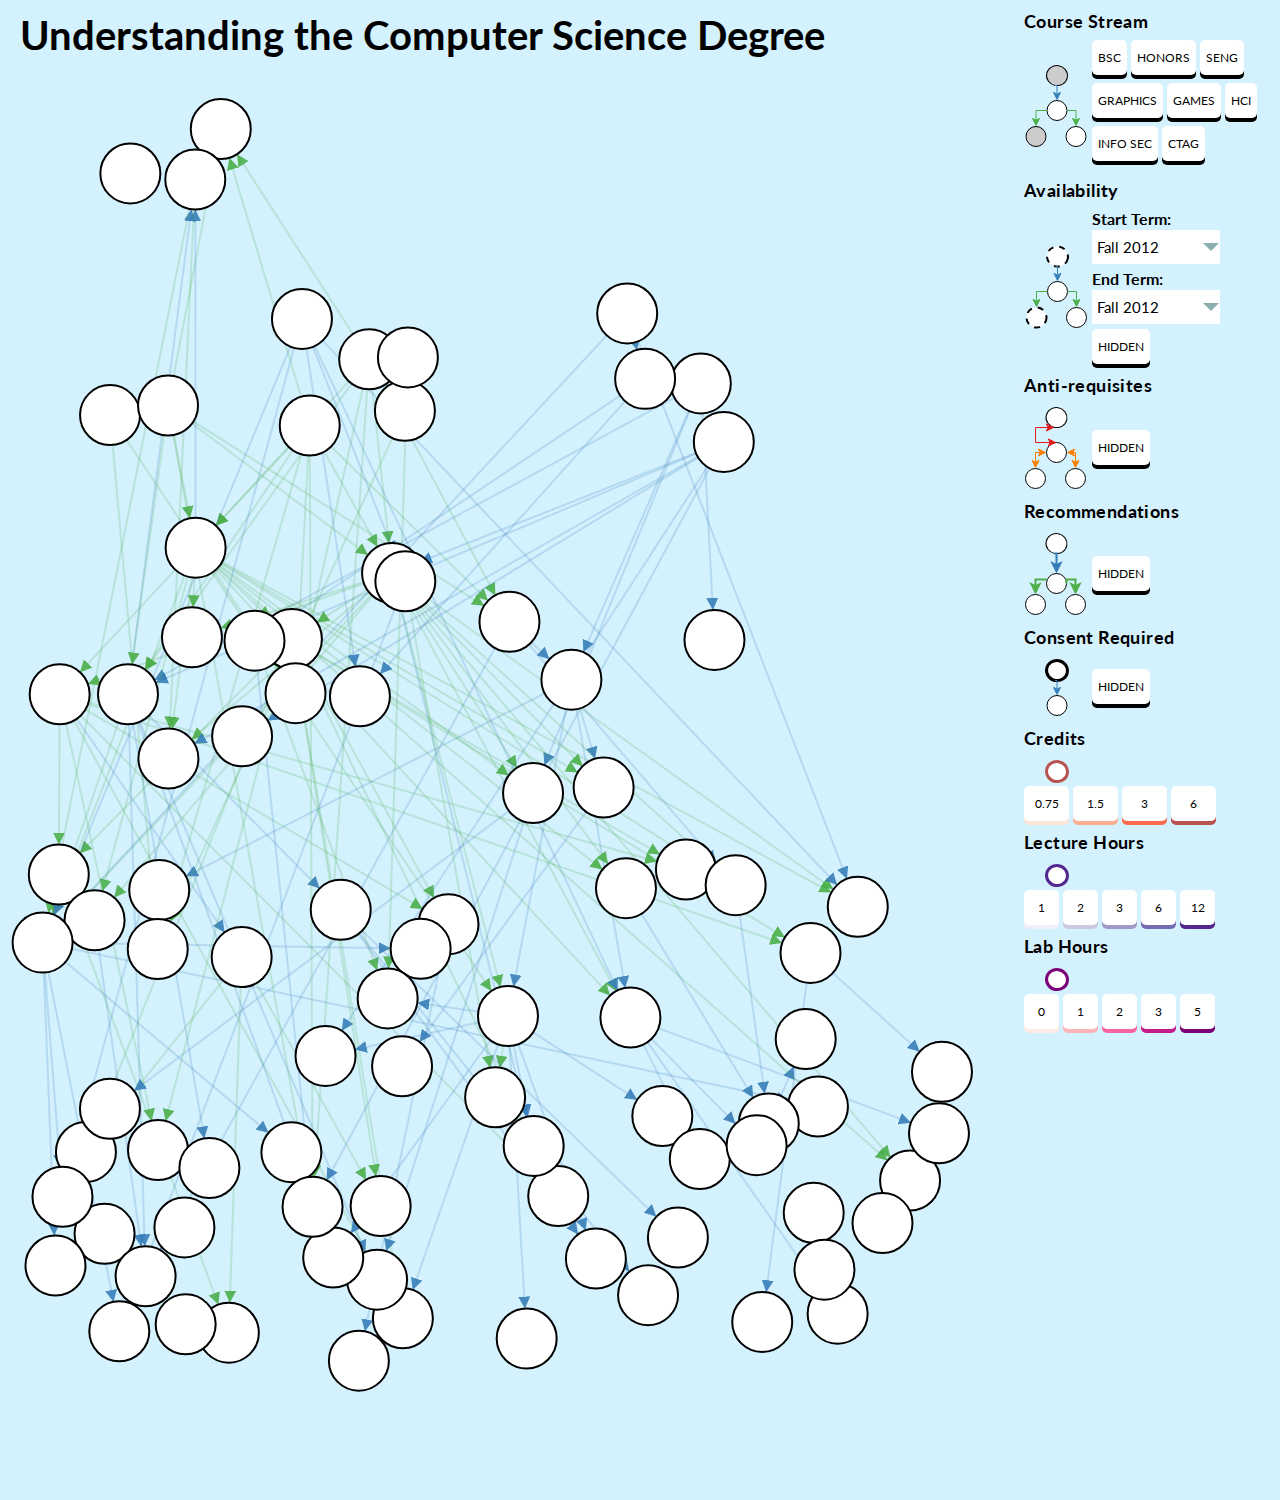
==== commit 55ef7ccb: "Finalize details" ====
--- a/cpscnetwork.html
+++ b/cpscnetwork.html
@@ -56,6 +56,7 @@
 				<h2>Availability</h2>
 				<svg xmlns="http://www.w3.org/2000/svg" xmlns:xlink="http://www.w3.org/1999/xlink" width="64px" height="87px" version="1.1"><defs/><g transform="translate(0.5,0.5)"><ellipse cx="33" cy="13" rx="10.5" ry="10" fill="#ffffff" stroke="#000000" stroke-width="2" stroke-dasharray="6 6" transform="rotate(10,32.5,13)" pointer-events="none"/><ellipse cx="33" cy="48" rx="10" ry="10" fill="#ffffff" stroke="#000000" pointer-events="none"/><path d="M 31 23 L 33 23 L 33 31.63" fill="none" stroke="#377eb8" stroke-miterlimit="10" pointer-events="none"/><path d="M 33 36.88 L 29.5 29.88 L 33 31.63 L 36.5 29.88 Z" fill="#377eb8" stroke="#377eb8" stroke-miterlimit="10" pointer-events="none"/><ellipse cx="12" cy="74" rx="10" ry="10" fill="#ffffff" stroke="#000000" stroke-width="2" stroke-dasharray="6 6" pointer-events="none"/><ellipse cx="52" cy="74" rx="10" ry="10" fill="#ffffff" stroke="#000000" pointer-events="none"/><path d="M 43 48 L 52 48 L 52 57.63" fill="none" stroke="#4daf4a" stroke-miterlimit="10" pointer-events="none"/><path d="M 52 62.88 L 48.5 55.88 L 52 57.63 L 55.5 55.88 Z" fill="#4daf4a" stroke="#4daf4a" stroke-miterlimit="10" pointer-events="none"/><path d="M 23 48 L 12 48 L 12 57.63" fill="none" stroke="#4daf4a" stroke-miterlimit="10" pointer-events="none"/><path d="M 12 62.88 L 8.5 55.88 L 12 57.63 L 15.5 55.88 Z" fill="#4daf4a" stroke="#4daf4a" stroke-miterlimit="10" pointer-events="none"/></g></svg>
 				<div class="availBtnContainer btnGroup">
+					<h4>Start Term:</h4>
 					<div class="startDateBtnContainer">	
 						<select id="startDate">
 						  <option value="1346457600">Fall 2012</option>
@@ -76,6 +77,7 @@
 						  <option value="1467331200">Summer 2016</option>
 						</select>
 					</div>
+					<h4>End Term:</h4>
 					<div class="startDateBtnContainer">
 						<select id="endDate">
 						  <option value="1346457600">Fall 2012</option>
--- a/style.css
+++ b/style.css
@@ -177,6 +177,7 @@
 	height: 34px;
 	background: url(arrows.png) no-repeat right #fff;
 	margin-bottom: 5px;
+	margin-top: 2px;
 }
 
 .startDateBtnContainer select,
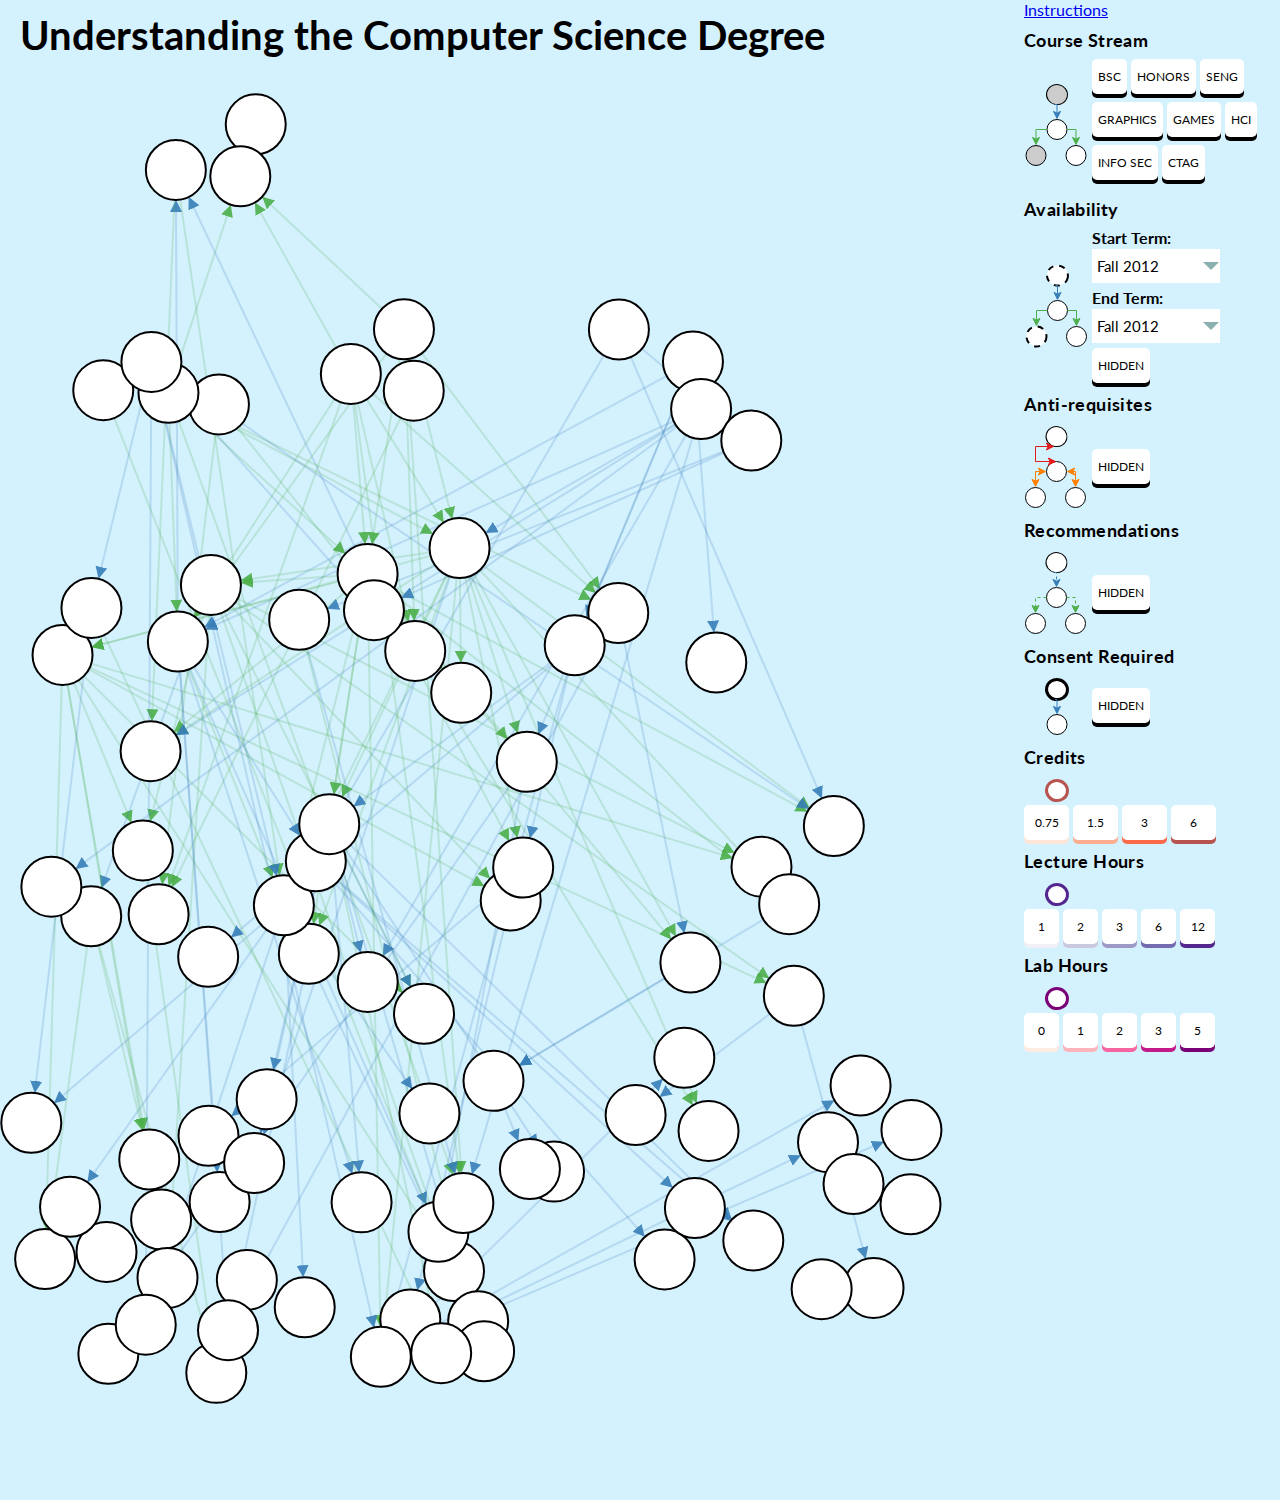
==== commit 4e71389b: "Modify tooltip based off recommendation changes" ====
--- a/cpscnetwork.html
+++ b/cpscnetwork.html
@@ -6,14 +6,21 @@
 <head>
 	<title>CPSC Degrees</title>
 
-	<link rel="stylesheet" href="style.css">
+	<link rel="stylesheet" href="style.css">	
 	<link href='https://fonts.googleapis.com/css?family=Lato:400,700' rel='stylesheet' type='text/css'>
+	<link rel="stylesheet" href="intro.js/introjs.css">
+	<script src="./intro.js/intro.js" type="text/javascript"></script>
 </head>
 
 <body>
 	<section id="visualization">
-		<div id="chart">
-			<svg id="graphics">
+		<div id="chart" data-intro="Each node is a course. Each link means 'Course A is a prerequisite for Course B'
+									Blue links mean required courses, green links mean optional courses.
+									If a node has several incoming green links, that means you can select one of many
+									courses to fulfill the prerequisite requirement." data-step="2">
+			<svg id="graphics" data-intro="To get more information about a course, hover to see an information box. 
+											Click on the center of a node to highlight its connected links.
+											Click and drag a node to better see the links." data-position="right" data-highlightClass="svgTooltip" data-step="3">
 				
 			</svg>
 
@@ -37,8 +44,14 @@
 			</div>
 		</div>
 
-		<div id="filter">
-			<div id="streamFilter">
+		<div id="filter" data-intro="These are filters. You can apply as many filters as you would like. 
+									Try to explore all of the aspects in the Computer Science degree!" data-position="left" data-step="4">
+			<a class="tooltip" href="javascript:void(0);" onclick="javascript:introJs().start();" 
+			data-intro="Thank you for exploring this visualization! &#10;
+						The goal is to help you better understand the Computer Science degree at the University of Calgary.
+						If you are ever confused, click on this button again." data-step="1">Instructions</a>
+			<div id="streamFilter" data-intro="See which course belongs to which course stream. If it belongs to one, it will be gray.
+												If a course belongs to multiple course streams, it will be darker gray." data-position="left" data-step="5">
 				<h2>Course Stream</h2>
 				<svg version="1.1" id="Layer_1" xmlns="http://www.w3.org/2000/svg" xmlns:xlink="http://www.w3.org/1999/xlink" x="0px" y="0px" width="63px" height="86px" viewBox="0 0 63 86" enable-background="new 0 0 63 86" xml:space="preserve"><g transform="translate(0.5,0.5)"><ellipse pointer-events="none" transform="matrix(0.1736 -0.9848 0.9848 0.1736 13.5492 42.3209)" fill="#CCCCCC" stroke="#000000" cx="31.992" cy="13.087" rx="10" ry="10.5"/><ellipse pointer-events="none" fill="#FFFFFF" stroke="#000000" cx="32" cy="48" rx="10" ry="10"/><path pointer-events="none" fill="none" stroke="#377EB8" stroke-miterlimit="10" d="M30,23h2v8.63"/><path pointer-events="none" fill="#377EB8" stroke="#377EB8" stroke-miterlimit="10" d="M32,36.88l-3.5-7l3.5,1.75l3.5-1.75   L32,36.88z"/><ellipse pointer-events="none" fill="#CCCCCC" stroke="#000000" cx="11" cy="74" rx="10" ry="10"/><ellipse pointer-events="none" fill="#FFFFFF" stroke="#000000" cx="51" cy="74" rx="10" ry="10"/><path pointer-events="none" fill="none" stroke="#4DAF4A" stroke-miterlimit="10" d="M42,48h9v9.63"/><path pointer-events="none" fill="#4DAF4A" stroke="#4DAF4A" stroke-miterlimit="10" d="M51,62.88l-3.5-7l3.5,1.75l3.5-1.75   L51,62.88z"/><path pointer-events="none" fill="none" stroke="#4DAF4A" stroke-miterlimit="10" d="M22,48H11v9.63"/><path pointer-events="none" fill="#4DAF4A" stroke="#4DAF4A" stroke-miterlimit="10" d="M11,62.88l-3.5-7l3.5,1.75l3.5-1.75   L11,62.88z"/></g></svg>
 				<div class="streamBtnContainer btnGroup">
@@ -52,7 +65,10 @@
 					<button class="button stream-button" id="stream8">CTAG</button>
 				</div>
 			</div>
-			<div id="availFilter">
+			<div id="availFilter" data-intro="See which course was offered between a range of semesters. 
+											If it was not offered between the specified time frame, it will become a dotted node.
+											If you want to see only one semester, set the Start Term and End Term to the same semester." 
+											data-position="left" data-step"6">
 				<h2>Availability</h2>
 				<svg xmlns="http://www.w3.org/2000/svg" xmlns:xlink="http://www.w3.org/1999/xlink" width="64px" height="87px" version="1.1"><defs/><g transform="translate(0.5,0.5)"><ellipse cx="33" cy="13" rx="10.5" ry="10" fill="#ffffff" stroke="#000000" stroke-width="2" stroke-dasharray="6 6" transform="rotate(10,32.5,13)" pointer-events="none"/><ellipse cx="33" cy="48" rx="10" ry="10" fill="#ffffff" stroke="#000000" pointer-events="none"/><path d="M 31 23 L 33 23 L 33 31.63" fill="none" stroke="#377eb8" stroke-miterlimit="10" pointer-events="none"/><path d="M 33 36.88 L 29.5 29.88 L 33 31.63 L 36.5 29.88 Z" fill="#377eb8" stroke="#377eb8" stroke-miterlimit="10" pointer-events="none"/><ellipse cx="12" cy="74" rx="10" ry="10" fill="#ffffff" stroke="#000000" stroke-width="2" stroke-dasharray="6 6" pointer-events="none"/><ellipse cx="52" cy="74" rx="10" ry="10" fill="#ffffff" stroke="#000000" pointer-events="none"/><path d="M 43 48 L 52 48 L 52 57.63" fill="none" stroke="#4daf4a" stroke-miterlimit="10" pointer-events="none"/><path d="M 52 62.88 L 48.5 55.88 L 52 57.63 L 55.5 55.88 Z" fill="#4daf4a" stroke="#4daf4a" stroke-miterlimit="10" pointer-events="none"/><path d="M 23 48 L 12 48 L 12 57.63" fill="none" stroke="#4daf4a" stroke-miterlimit="10" pointer-events="none"/><path d="M 12 62.88 L 8.5 55.88 L 12 57.63 L 15.5 55.88 Z" fill="#4daf4a" stroke="#4daf4a" stroke-miterlimit="10" pointer-events="none"/></g></svg>
 				<div class="availBtnContainer btnGroup">
@@ -103,61 +119,70 @@
 
 				</div>
 			</div>
-			<div id="antiFilter">
+			<div id="antiFilter" data-intro="See which courses are anti-requisites for another course.
+								Red links mean required courses, orange links mean optional courses." data-position="left" data-step"7">
 				<h2>Anti-requisites</h2>
 				<svg xmlns="http://www.w3.org/2000/svg" xmlns:xlink="http://www.w3.org/1999/xlink" width="63px" height="86px" version="1.1"∂><defs/><g transform="translate(0.5,0.5)"><ellipse cx="32" cy="13" rx="10.5" ry="10" fill="#ffffff" stroke="#000000" transform="rotate(10,31.5,13)" pointer-events="none"/><path d="M 15.63 48 L 11 48 L 11 57.63" fill="none" stroke="#ff7f00" stroke-miterlimit="10" pointer-events="none"/><path d="M 20.88 48 L 13.88 51.5 L 15.63 48 L 13.88 44.5 Z" fill="#ff7f00" stroke="#ff7f00" stroke-miterlimit="10" pointer-events="none"/><path d="M 11 62.88 L 7.5 55.88 L 11 57.63 L 14.5 55.88 Z" fill="#ff7f00" stroke="#ff7f00" stroke-miterlimit="10" pointer-events="none"/><ellipse cx="32" cy="48" rx="10" ry="10" fill="#ffffff" stroke="#000000" pointer-events="none"/><path d="M 23.63 23 L 11 23 L 11 38 L 25.63 38" fill="none" stroke="#e41a1c" stroke-miterlimit="10" pointer-events="none"/><path d="M 28.88 23 L 21.88 26.5 L 23.63 23 L 21.88 19.5 Z" fill="#e41a1c" stroke="#e41a1c" stroke-miterlimit="10" pointer-events="none"/><path d="M 30.88 38 L 23.88 41.5 L 25.63 38 L 23.88 34.5 Z" fill="#e41a1c" stroke="#e41a1c" stroke-miterlimit="10" pointer-events="none"/><ellipse cx="11" cy="74" rx="10" ry="10" fill="#ffffff" stroke="#000000" pointer-events="none"/><ellipse cx="51" cy="74" rx="10" ry="10" fill="#ffffff" stroke="#000000" pointer-events="none"/><path d="M 48.37 48 L 51 48 L 51 57.63" fill="none" stroke="#ff7f00" stroke-miterlimit="10" pointer-events="none"/><path d="M 43.12 48 L 50.12 44.5 L 48.37 48 L 50.12 51.5 Z" fill="#ff7f00" stroke="#ff7f00" stroke-miterlimit="10" pointer-events="none"/><path d="M 51 62.88 L 47.5 55.88 L 51 57.63 L 54.5 55.88 Z" fill="#ff7f00" stroke="#ff7f00" stroke-miterlimit="10" pointer-events="none"/></g></svg>
 				<div class="btnGroup">
 					<button class="button" id="anti">Display</button>
 				</div>
-			</div><div id="recFilter">
+			</div><div id="recFilter" data-intro="See which courses are recommended to take for another course.
+												Blue links mean required courses, green links mean optional courses.
+												These links are dashed so you can differentiate from pre-requisite links." data-position="left" data-step"8">
 				<h2>Recommendations</h2>
-				<svg xmlns="http://www.w3.org/2000/svg" xmlns:xlink="http://www.w3.org/1999/xlink" width="72px" height="86px" version="1.1"><defs/><g transform="translate(0.5,0.5)"><ellipse cx="32" cy="13" rx="10.5" ry="10" fill="#ffffff" stroke="#000000" transform="rotate(10,31.5,13)" pointer-events="none"/><path d="M 22 49 L 11 49 L 11 55.76" fill="none" stroke="#4daf4a" stroke-width="2" stroke-miterlimit="10" pointer-events="none"/><path d="M 11 61.76 L 7 53.76 L 11 55.76 L 15 53.76 Z" fill="#4daf4a" stroke="#4daf4a" stroke-width="2" stroke-miterlimit="10" pointer-events="none"/><ellipse cx="32" cy="53" rx="10" ry="10" fill="#ffffff" stroke="#000000" pointer-events="none"/><path d="M 30 23 L 32 23 L 32 34.76" fill="none" stroke="#377eb8" stroke-width="2" stroke-miterlimit="10" pointer-events="none"/><path d="M 32 40.76 L 28 32.76 L 32 34.76 L 36 32.76 Z" fill="#377eb8" stroke="#377eb8" stroke-width="2" stroke-miterlimit="10" pointer-events="none"/><ellipse cx="11" cy="74" rx="10" ry="10" fill="#ffffff" stroke="#000000" pointer-events="none"/><ellipse cx="51" cy="74" rx="10" ry="10" fill="#ffffff" stroke="#000000" pointer-events="none"/><path d="M 42 53 L 42 49 L 51 49 L 51 55.76" fill="none" stroke="#4daf4a" stroke-width="2" stroke-miterlimit="10" pointer-events="none"/><path d="M 51 61.76 L 47 53.76 L 51 55.76 L 55 53.76 Z" fill="#4daf4a" stroke="#4daf4a" stroke-width="2" stroke-miterlimit="10" pointer-events="none"/></g></svg>
+				<svg xmlns="http://www.w3.org/2000/svg" xmlns:xlink="http://www.w3.org/1999/xlink" width="63px" height="86px" version="1.1"><defs/><g transform="translate(0.5,0.5)"><ellipse cx="32" cy="13" rx="10.5" ry="10" fill="#ffffff" stroke="#000000" transform="rotate(10,31.5,13)" pointer-events="none"/><ellipse cx="32" cy="48" rx="10" ry="10" fill="#ffffff" stroke="#000000" pointer-events="none"/><path d="M 30 23 L 32 23 L 32 31.63" fill="none" stroke="#377eb8" stroke-miterlimit="10" stroke-dasharray="3 3" pointer-events="none"/><path d="M 32 36.88 L 28.5 29.88 L 32 31.63 L 35.5 29.88 Z" fill="#377eb8" stroke="#377eb8" stroke-miterlimit="10" pointer-events="none"/><ellipse cx="11" cy="74" rx="10" ry="10" fill="#ffffff" stroke="#000000" pointer-events="none"/><ellipse cx="51" cy="74" rx="10" ry="10" fill="#ffffff" stroke="#000000" pointer-events="none"/><path d="M 42 48 L 51 48 L 51 57.63" fill="none" stroke="#4daf4a" stroke-miterlimit="10" stroke-dasharray="3 3" pointer-events="none"/><path d="M 51 62.88 L 47.5 55.88 L 51 57.63 L 54.5 55.88 Z" fill="#4daf4a" stroke="#4daf4a" stroke-miterlimit="10" pointer-events="none"/><path d="M 22 48 L 11 48 L 11 57.63" fill="none" stroke="#4daf4a" stroke-miterlimit="10" stroke-dasharray="3 3" pointer-events="none"/><path d="M 11 62.88 L 7.5 55.88 L 11 57.63 L 14.5 55.88 Z" fill="#4daf4a" stroke="#4daf4a" stroke-miterlimit="10" pointer-events="none"/></g></svg>
 				<div class="btnGroup">
 					<button class="button" id="rec">Display</button>
 				</div>
 			</div>
-			<div id="consentFilter">
+			<div id="consentFilter" data-intro="See which courses require consent before enrolling in it.
+												If a course requires consent, it will have a thicker border." data-position="left" data-step"9">
 				<h2>Consent Required</h2>
 				<svg xmlns="http://www.w3.org/2000/svg" xmlns:xlink="http://www.w3.org/1999/xlink" width="10px" height="61px" version="1.1"><defs/><g transform="translate(18,0.5)"><ellipse cx="15" cy="14" rx="10.5" ry="10" fill="#ffffff" stroke="#000000" stroke-width="3" transform="rotate(10,14.5,14)" pointer-events="none"/><ellipse cx="15" cy="49" rx="10" ry="10" fill="#ffffff" stroke="#000000" pointer-events="none"/><path d="M 13 24 L 15 24 L 15 32.63" fill="none" stroke="#377eb8" stroke-miterlimit="10" pointer-events="none"/><path d="M 15 37.88 L 11.5 30.88 L 15 32.63 L 18.5 30.88 Z" fill="#377eb8" stroke="#377eb8" stroke-miterlimit="10" pointer-events="none"/></g></svg>
 				<div class="btnGroup">
 					<button class="button consent-button" id="consent">Display</button>
 				</div>
 			</div>
-			<div id="credFilter">
+			<div id="credFilter" data-intro="See which courses have specific number of credits.
+											You can only select one credit number, and
+											a concentric ring will appear within the associated course node." data-position="left" data-step"10">
 				<h2>Credits</h2>
 				<svg xmlns="http://www.w3.org/2000/svg" xmlns:xlink="http://www.w3.org/1999/xlink" width="10px" height="29px" version="1.1"><defs/><g transform="translate(18,0.5)"><ellipse cx="15" cy="14" rx="10.5" ry="10" fill="#ffffff" stroke="#b85450" stroke-width="3" transform="rotate(10,14.5,14)" pointer-events="none"/></g></svg>
-				<div class="btnGroup radioButtonGroup" id="creditButtons">
-					<button class="button" id="cred1">0.75</button>
-					<button class="button" id="cred2">1.5</button>
-					<button class="button" id="cred3">3</button>
-					<button class="button" id="cred4">6</button>
+				<div class="btnGroup radio-buttonGroup" id="creditButtons">
+					<button class="button radio-button" id="cred1">0.75</button>
+					<button class="button radio-button" id="cred2">1.5</button>
+					<button class="button radio-button" id="cred3">3</button>
+					<button class="button radio-button" id="cred4">6</button>
 				</div>
 			</div>
-			<div id="lecFilter">
+			<div id="lecFilter" data-intro="See which courses have specific lecture hours.
+											You can only select one lecture number, and
+											a concentric ring will appear within the associated course node." data-position="left" data-step"11">
 				<h2>Lecture Hours</h2>
 				<svg xmlns="http://www.w3.org/2000/svg" xmlns:xlink="http://www.w3.org/1999/xlink" width="10px" height="29px" version="1.1"><defs/><g transform="translate(18,0.5)"><ellipse cx="15" cy="14" rx="10.5" ry="10" fill="#ffffff" stroke="#54278f" stroke-width="3" transform="rotate(10,14.5,14)" pointer-events="none"/></g></svg>
-				<div class="btnGroup radioButtonGroup" id="lectureButtons">
-					<button class="button" id="lec1">1</button>
-					<button class="button" id="lec2">2</button>
-					<button class="button" id="lec3">3</button>
-					<button class="button" id="lec4">6</button>
-					<button class="button" id="lec5">12</button>
+				<div class="btnGroup radio-buttonGroup" id="lectureButtons">
+					<button class="button radio-button" id="lec1">1</button>
+					<button class="button radio-button" id="lec2">2</button>
+					<button class="button radio-button" id="lec3">3</button>
+					<button class="button radio-button" id="lec4">6</button>
+					<button class="button radio-button" id="lec5">12</button>
 				</div>
 			</div>
-			<div id="labFilter">
+			<div id="labFilter" data-intro="See which courses have specific lab hours.
+											You can only select one lab number, and
+											a concentric ring will appear within the associated course node." data-position="left" data-step"12">
 				<h2>Lab Hours</h2>
 				<svg xmlns="http://www.w3.org/2000/svg" xmlns:xlink="http://www.w3.org/1999/xlink" width="10px" height="29px" version="1.1"><defs/><g transform="translate(18,0.5)"><ellipse cx="15" cy="14" rx="10.5" ry="10" fill="#ffffff" stroke="#7a0177" stroke-width="3" transform="rotate(10,14.5,14)" pointer-events="none"/></g></svg>
-				<div class="btnGroup radioButtonGroup" id="labButtons">
-					<button class="button" id="lab1">0</button>
-					<button class="button" id="lab2">1</button>
-					<button class="button" id="lab3">2</button>
-					<button class="button" id="lab4">3</button>
-					<button class="button" id="lab5">5</button>
+				<div class="btnGroup radio-buttonGroup" id="labButtons">
+					<button class="button radio-button" id="lab1">0</button>
+					<button class="button radio-button" id="lab2">1</button>
+					<button class="button radio-button" id="lab3">2</button>
+					<button class="button radio-button" id="lab4">3</button>
+					<button class="button radio-button" id="lab5">5</button>
 				</div>
 			</div>
 		</div>
 	</section>
-
 	<script src="./js/d3.v3.min.js" type="text/javascript"></script>
 	<script src="./js/underscore-min.js" type="text/javascript"></script>
 	<script src="./data/details.js" type="text/javascript"></script>
